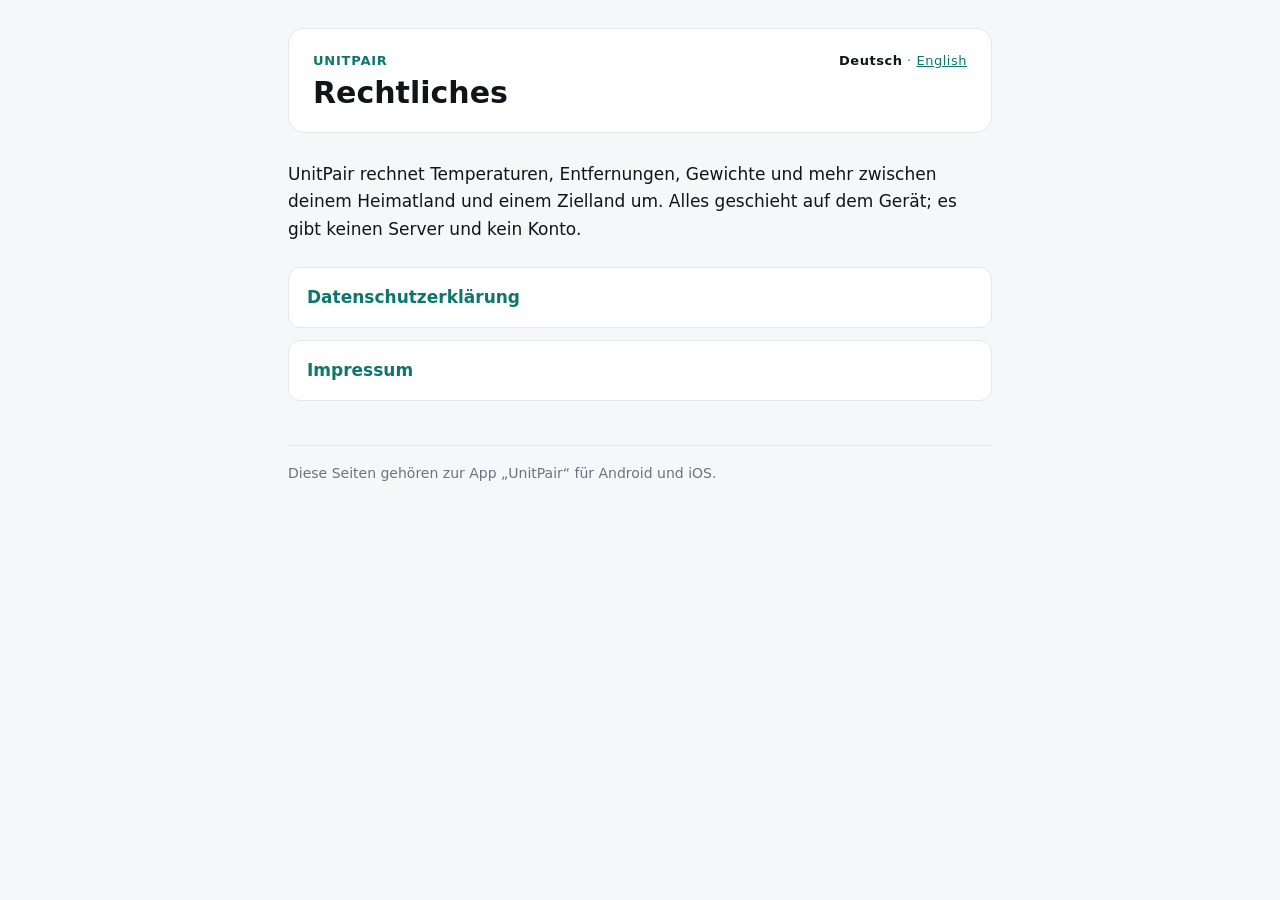
==== de/index.html @ abb8586e "Leg Datenschutzerklärung und Impressum von UnitPair ab Deutsch an der Wurzel und unter de/, Englisch" ====
<!DOCTYPE html>
<html lang="de">
<head>
<meta charset="utf-8">
<meta name="viewport" content="width=device-width, initial-scale=1">
<meta name="robots" content="noindex, nofollow">
<title>UnitPair · Rechtliches</title>
<link rel="stylesheet" href="../stil.css">
</head>
<body>
<main>
<header>
  <nav class="sprachen" aria-label="Sprache"><span aria-current="true">Deutsch</span> · <a href="../en/" hreflang="en" lang="en">English</a></nav>
  <div class="rubrik">UnitPair</div>
  <h1>Rechtliches</h1>
</header>
<p>UnitPair rechnet Temperaturen, Entfernungen, Gewichte und mehr zwischen deinem Heimatland und einem Zielland um. Alles geschieht auf dem Gerät; es gibt keinen Server und kein Konto.</p>
<ul class="stapel">
<li><a href="datenschutz.html">Datenschutzerklärung</a></li>
<li><a href="impressum.html">Impressum</a></li>
</ul>
<footer>Diese Seiten gehören zur App „UnitPair“ für Android und iOS.</footer>
</main>
</body>
</html>
---- stil.css ----
:root {
  --grund: #f6f7f9;
  --karte: #ffffff;
  --tinte: #111418;
  --tinte-leise: #6b7280;
  --petrol: #0f766e;
  --petrol-hauch: #e2f0ee;
  --kante: #e5e7eb;

  --rund-klein: 8px;
  --rund-mittel: 12px;
  --rund-gross: 16px;
}

* { box-sizing: border-box; }

body {
  margin: 0;
  padding: 28px 20px 64px;
  background: var(--grund);
  color: var(--tinte);
  font-family: system-ui, -apple-system, "Segoe UI", Roboto, "Helvetica Neue",
    Arial, sans-serif;
  font-size: 17px;
  line-height: 1.6;
  overflow-wrap: break-word;
}

main { max-width: 44rem; margin: 0 auto; }

header {
  background: var(--karte);
  border: 1px solid var(--kante);
  border-radius: var(--rund-gross);
  padding: 22px 24px;
  margin-bottom: 28px;
}

.rubrik {
  font-size: 13px;
  font-weight: 600;
  letter-spacing: 0.06em;
  text-transform: uppercase;
  color: var(--petrol);
}

h1 {
  font-size: 30px;
  line-height: 1.15;
  font-weight: 600;
  margin: 4px 0 0;
}

h2 {
  font-size: 21px;
  font-weight: 600;
  margin: 36px 0 10px;
}

h3 {
  font-size: 17px;
  font-weight: 600;
  margin: 26px 0 8px;
}

a {
  color: var(--petrol);
  overflow-wrap: anywhere;
}
a:hover { text-decoration-thickness: 2px; }

strong { font-weight: 600; }

ul { padding-left: 1.3em; }
li { margin: 6px 0; }

address {
  font-style: normal;
  background: var(--karte);
  border: 1px solid var(--kante);
  border-radius: var(--rund-mittel);
  padding: 16px 18px;
  white-space: pre-line;
  font-size: 16px;
}

.stand {
  font-size: 14px;
  font-weight: 500;
  color: var(--tinte-leise);
  margin: 10px 0 0;
}

code {
  font-family: ui-monospace, "Cascadia Mono", Consolas, monospace;
  font-size: 0.9em;
  background: var(--petrol-hauch);
  border-radius: var(--rund-klein);
  padding: 1px 5px;
}

footer {
  margin-top: 44px;
  padding-top: 16px;
  border-top: 1px solid var(--kante);
  font-size: 14px;
  color: var(--tinte-leise);
}

nav a {
  display: inline-block;
  margin: 0 18px 8px 0;
  font-weight: 600;
}

.stapel { list-style: none; padding: 0; margin: 24px 0 0; }

.stapel li { margin: 0 0 12px; }

.stapel a {
  display: block;
  background: var(--karte);
  border: 1px solid var(--kante);
  border-radius: var(--rund-mittel);
  padding: 16px 18px;
  font-weight: 600;
  text-decoration: none;
}

.stapel a:hover { background: var(--petrol-hauch); }

.sprachen {
  float: right;
  font-size: 13px;
  letter-spacing: 0.04em;
  color: var(--tinte-leise);
}
.sprachen a { margin: 0; font-weight: 400; }
.sprachen [aria-current] { color: var(--tinte); font-weight: 600; }
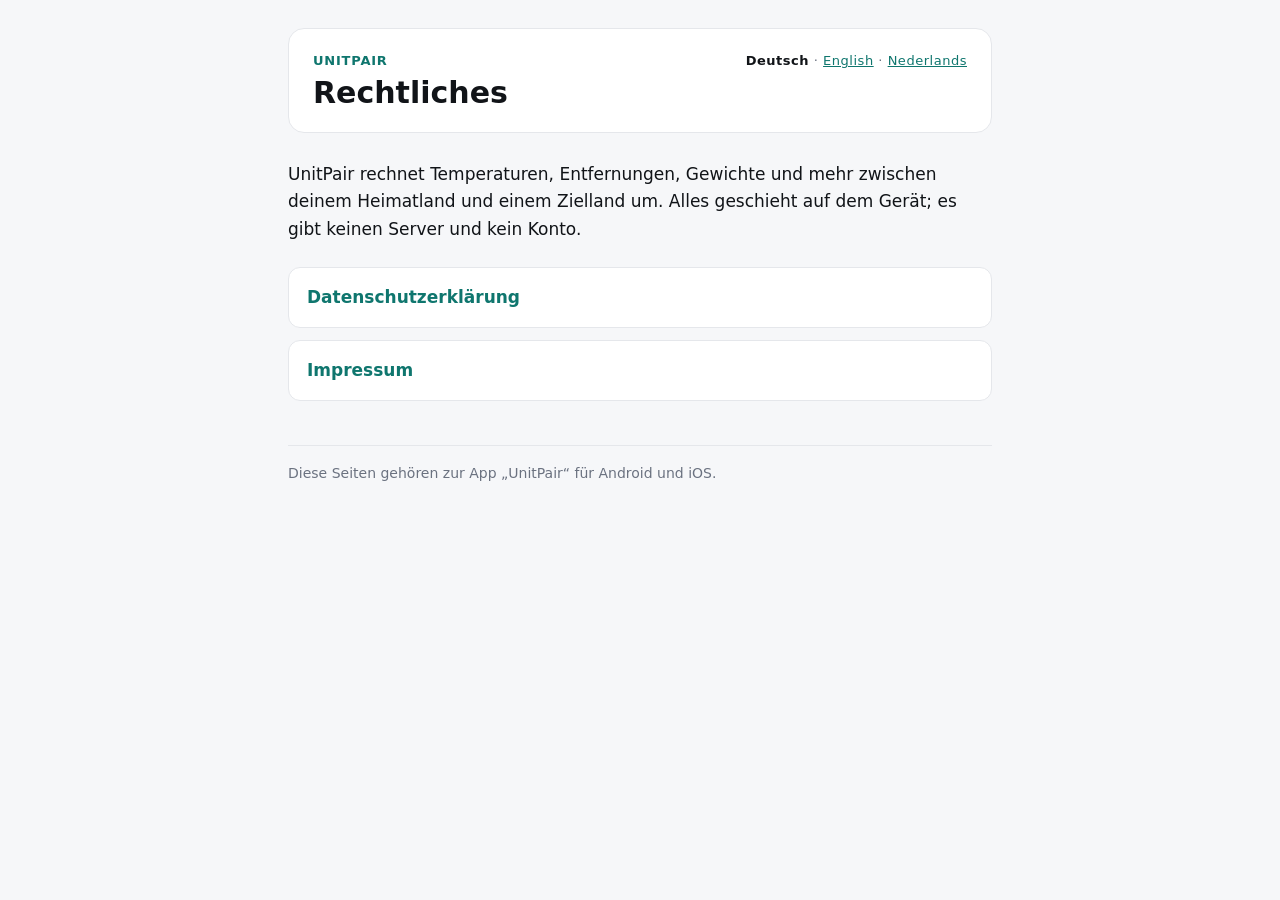
==== commit f85b5138: "Ergänze die niederländischen Seiten Datenschutzerklärung, Colofon und Übersicht auf Niederländisch u" ====
--- a/de/index.html
+++ b/de/index.html
@@ -5,12 +5,14 @@
 <meta name="viewport" content="width=device-width, initial-scale=1">
 <meta name="robots" content="noindex, nofollow">
 <title>UnitPair · Rechtliches</title>
+<link rel="icon" type="image/png" sizes="32x32" href="../favicon-32.png">
+<link rel="apple-touch-icon" sizes="180x180" href="../favicon-180.png">
 <link rel="stylesheet" href="../stil.css">
 </head>
 <body>
 <main>
 <header>
-  <nav class="sprachen" aria-label="Sprache"><span aria-current="true">Deutsch</span> · <a href="../en/" hreflang="en" lang="en">English</a></nav>
+  <nav class="sprachen" aria-label="Sprache"><span aria-current="true">Deutsch</span> · <a href="../en/" hreflang="en" lang="en">English</a> · <a href="../nl/" hreflang="nl" lang="nl">Nederlands</a></nav>
   <div class="rubrik">UnitPair</div>
   <h1>Rechtliches</h1>
 </header>
